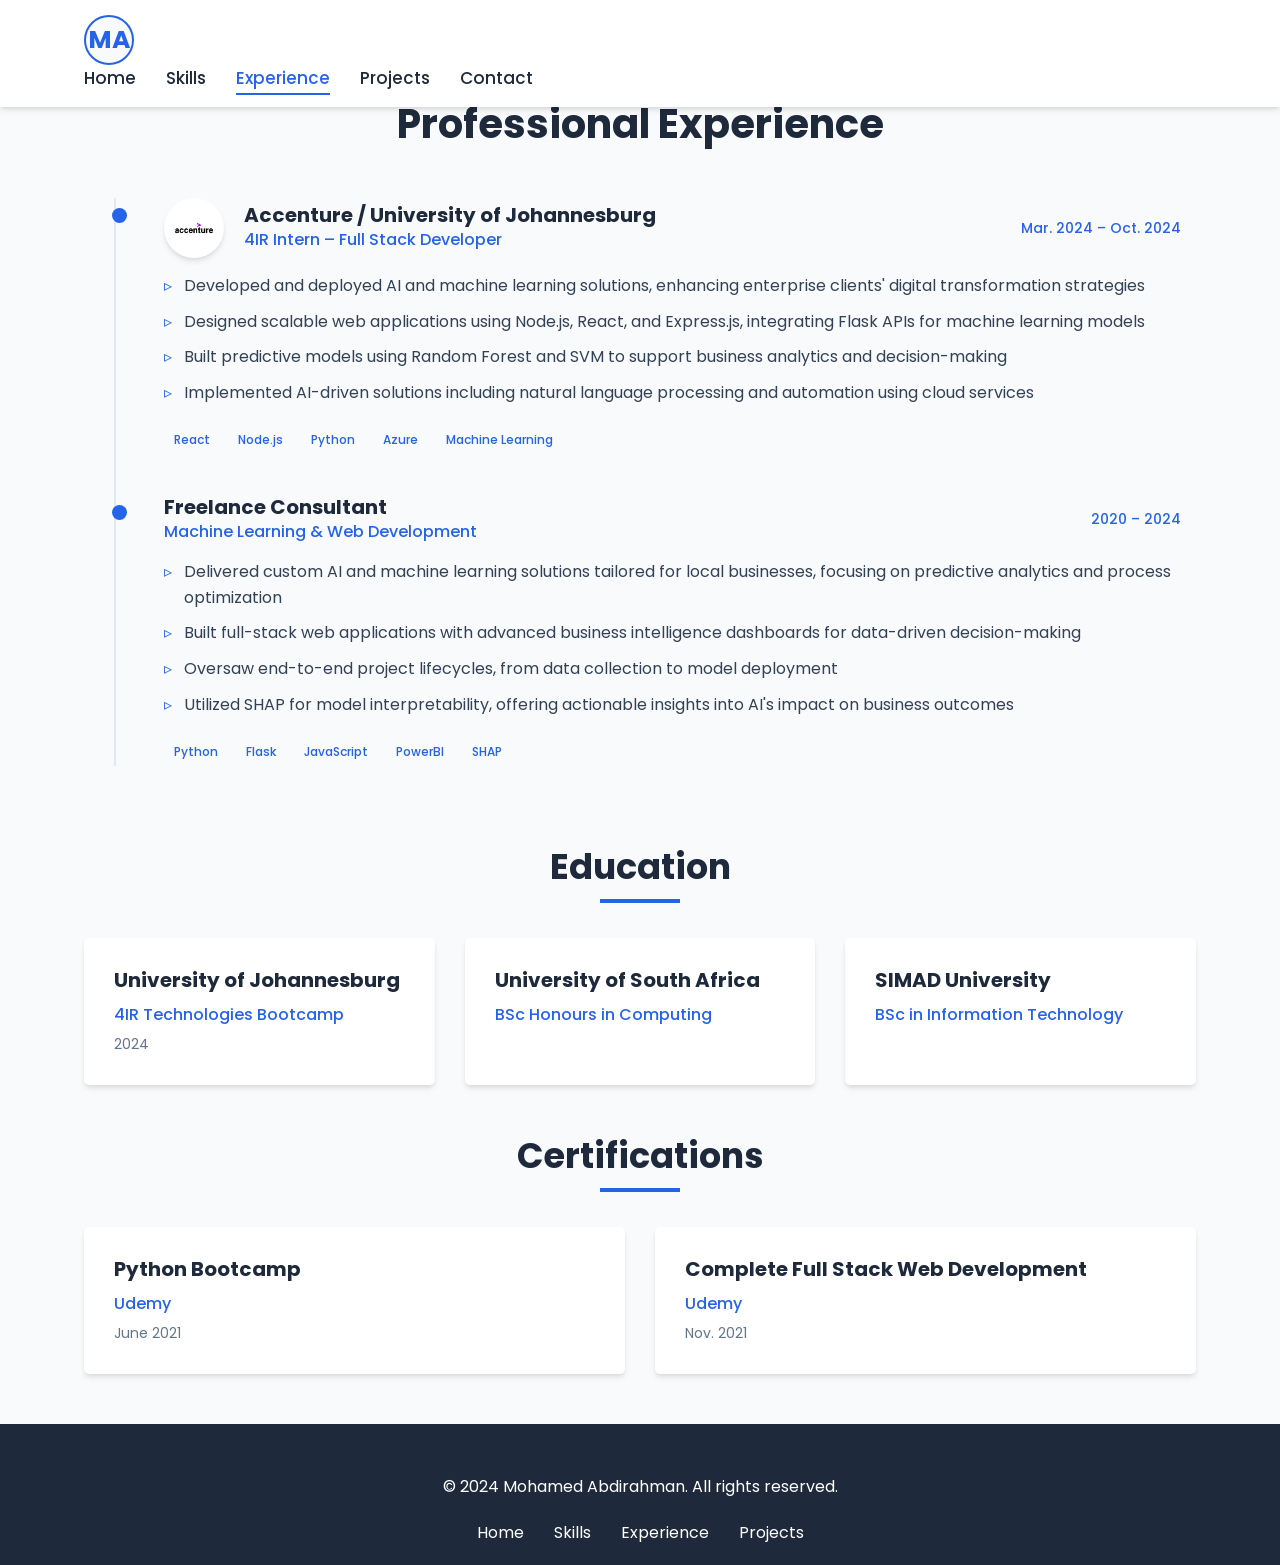
==== experience.html @ e220cff9 "Your commit message" ====
<!DOCTYPE html>
<html lang="en">
<head>
    <meta charset="UTF-8">
    <meta name="viewport" content="width=device-width, initial-scale=1.0">
    <title>My Experience | Mohamed Abdirahman</title>
    <link rel="stylesheet" href="https://cdnjs.cloudflare.com/ajax/libs/font-awesome/6.4.0/css/all.min.css">
    <link href="https://fonts.googleapis.com/css2?family=Poppins:wght@300;400;500;600;700&family=Roboto+Mono:wght@400;500&display=swap" rel="stylesheet">
    <link rel="stylesheet" href="style.css">
</head>
<body>
    <header class="header">
        <div class="container">
            <div class="logo">MA</div>
            <nav class="nav">
                <ul class="nav-links">
                    <li><a href="index.html">Home</a></li>
                    <li><a href="index.html#skills">Skills</a></li>
                    <li><a href="experience.html" class="active">Experience</a></li>
                    <li><a href="projects.html">Projects</a></li>
                    <li><a href="index.html#contact">Contact</a></li>
                </ul>
                <div class="hamburger">
                    <div class="bar"></div>
                    <div class="bar"></div>
                    <div class="bar"></div>
                </div>
            </nav>
        </div>
    </header>

    <section class="experience-section">
        <div class="container">
            <h1 class="page-title">Professional Experience</h1>
            
            <div class="timeline">
                <div class="timeline-item">
                    <div class="timeline-header">
                        <div class="timeline-company">
                            <img src="./images/Accenture.png" alt="Accenture" class="company-logo">
                            <div>
                                <h3>Accenture / University of Johannesburg</h3>
                                <p class="position">4IR Intern – Full Stack Developer</p>
                            </div>
                        </div>
                        <div class="timeline-date">Mar. 2024 – Oct. 2024</div>
                    </div>
                    <div class="timeline-content">
                        <ul>
                            <li>Developed and deployed AI and machine learning solutions, enhancing enterprise clients' digital transformation strategies</li>
                            <li>Designed scalable web applications using Node.js, React, and Express.js, integrating Flask APIs for machine learning models</li>
                            <li>Built predictive models using Random Forest and SVM to support business analytics and decision-making</li>
                            <li>Implemented AI-driven solutions including natural language processing and automation using cloud services</li>
                        </ul>
                        <div class="tech-used">
                            <span>React</span>
                            <span>Node.js</span>
                            <span>Python</span>
                            <span>Azure</span>
                            <span>Machine Learning</span>
                        </div>
                    </div>
                </div>

                <div class="timeline-item">
                    <div class="timeline-header">
                        <div class="timeline-company">
                            <div>
                                <h3>Freelance Consultant</h3>
                                <p class="position">Machine Learning & Web Development</p>
                            </div>
                        </div>
                        <div class="timeline-date">2020 – 2024</div>
                    </div>
                    <div class="timeline-content">
                        <ul>
                            <li>Delivered custom AI and machine learning solutions tailored for local businesses, focusing on predictive analytics and process optimization</li>
                            <li>Built full-stack web applications with advanced business intelligence dashboards for data-driven decision-making</li>
                            <li>Oversaw end-to-end project lifecycles, from data collection to model deployment</li>
                            <li>Utilized SHAP for model interpretability, offering actionable insights into AI's impact on business outcomes</li>
                        </ul>
                        <div class="tech-used">
                            <span>Python</span>
                            <span>Flask</span>
                            <span>JavaScript</span>
                            <span>PowerBI</span>
                            <span>SHAP</span>
                        </div>
                    </div>
                </div>
            </div>

            <div class="education-section">
                <h2 class="section-title">Education</h2>
                <div class="education-grid">
                    <div class="education-card">
                        <h3>University of Johannesburg</h3>
                        <p class="degree">4IR Technologies Bootcamp</p>
                        <p class="date">2024</p>
                    </div>
                    <div class="education-card">
                        <h3>University of South Africa</h3>
                        <p class="degree">BSc Honours in Computing</p>
                    </div>
                    <div class="education-card">
                        <h3>SIMAD University</h3>
                        <p class="degree">BSc in Information Technology</p>
                    </div>
                </div>
            </div>

            <div class="certifications-section">
                <h2 class="section-title">Certifications</h2>
                <div class="certifications-grid">
                    <div class="certification-card">
                        <h3>Python Bootcamp</h3>
                        <p class="institution">Udemy</p>
                        <p class="date">June 2021</p>
                    </div>
                    <div class="certification-card">
                        <h3>Complete Full Stack Web Development</h3>
                        <p class="institution">Udemy</p>
                        <p class="date">Nov. 2021</p>
                    </div>
                </div>
            </div>
        </div>
    </section>

    <footer class="footer">
        <div class="container">
            <p>&copy; 2024 Mohamed Abdirahman. All rights reserved.</p>
            <div class="footer-links">
                <a href="index.html">Home</a>
                <a href="index.html#skills">Skills</a>
                <a href="experience.html">Experience</a>
                <a href="projects.html">Projects</a>
            </div>
        </div>
    </footer>

    <script src="script.js"></script>
</body>
</html>
---- style.css ----
/* ===== BASE STYLES ===== */
:root {
    --primary: #2563eb;
    --primary-dark: #1d4ed8;
    --secondary: #1e293b;
    --accent: #e11d48;
    --light: #f8fafc;
    --dark: #0f172a;
    --text: #334155;
    --text-light: #64748b;
    --white: #ffffff;
    --gray: #e2e8f0;
    --shadow: 0 4px 6px -1px rgba(0, 0, 0, 0.1), 0 2px 4px -1px rgba(0, 0, 0, 0.06);
    --transition: all 0.3s ease;
}

* {
    margin: 0;
    padding: 0;
    box-sizing: border-box;
}

html {
    scroll-behavior: smooth;
    font-size: 62.5%;
}

body {
    font-family: 'Poppins', sans-serif;
    line-height: 1.6;
    color: var(--text);
    background-color: var(--light);
    font-size: 1.6rem;
}

h1, h2, h3, h4 {
    line-height: 1.2;
    color: var(--secondary);
}

a {
    text-decoration: none;
    color: var(--primary);
    transition: var(--transition);
}

img {
    max-width: 100%;
    height: auto;
    display: block;
}

ul {
    list-style: none;
}

.container {
    width: 90%;
    max-width: 1200px;
    margin: 0 auto;
    padding: 0 2rem;
}

.btn {
    display: inline-flex;
    align-items: center;
    justify-content: center;
    padding: 1rem 2rem;
    border-radius: 0.5rem;
    font-weight: 500;
    transition: var(--transition);
    font-size: 1.6rem;
    gap: 0.8rem;
}

.btn-primary {
    background: var(--primary);
    color: var(--white);
    border: 2px solid var(--primary);
}

.btn-primary:hover {
    background: var(--primary-dark);
    transform: translateY(-2px);
    box-shadow: var(--shadow);
}

.btn-secondary {
    background: transparent;
    color: var(--primary);
    border: 2px solid var(--primary);
}

.btn-secondary:hover {
    background: var(--primary);
    color: var(--white);
    transform: translateY(-2px);
    box-shadow: var(--shadow);
}

.btn-resume {
    background: var(--secondary);
    color: var(--white);
    border: 2px solid var(--secondary);
    margin-top: 1.5rem;
}

.btn-resume:hover {
    background: var(--dark);
    transform: translateY(-2px);
    box-shadow: var(--shadow);
}

.section-title {
    text-align: center;
    margin-bottom: 5rem;
    font-size: 3.5rem;
    color: var(--secondary);
    position: relative;
}

.section-title::after {
    content: '';
    position: absolute;
    bottom: -1.5rem;
    left: 50%;
    transform: translateX(-50%);
    width: 80px;
    height: 4px;
    background: var(--primary);
}

.page-title {
    font-size: 4rem;
    margin-bottom: 5rem;
    color: var(--secondary);
    text-align: center;
}

/* ===== HEADER & NAVIGATION ===== */
.header {
    background-color: var(--white);
    box-shadow: var(--shadow);
    position: fixed;
    width: 100%;
    top: 0;
    z-index: 1000;
    padding: 1.5rem 0;
}

.logo {
    font-size: 2.5rem;
    font-weight: 700;
    color: var(--primary);
    background: var(--light);
    width: 50px;
    height: 50px;
    display: flex;
    align-items: center;
    justify-content: center;
    border-radius: 50%;
    border: 2px solid var(--primary);
}

.nav {
    display: flex;
    justify-content: space-between;
    align-items: center;
}

.nav-links {
    display: flex;
    gap: 3rem;
}

.nav-links a {
    color: var(--secondary);
    font-weight: 500;
    font-size: 1.7rem;
    position: relative;
    padding: 0.5rem 0;
}

.nav-links a::before {
    content: '';
    position: absolute;
    bottom: 0;
    left: 0;
    width: 0;
    height: 2px;
    background: var(--primary);
    transition: var(--transition);
}

.nav-links a:hover::before,
.nav-links a.active::before {
    width: 100%;
}

.nav-links a:hover,
.nav-links a.active {
    color: var(--primary);
}

.hamburger {
    display: none;
    cursor: pointer;
    flex-direction: column;
    gap: 0.5rem;
}

.bar {
    width: 25px;
    height: 3px;
    background: var(--secondary);
    transition: var(--transition);
}

/* ===== HERO SECTION ===== */
.hero {
    min-height: 100vh;
    display: flex;
    align-items: center;
    padding: 10rem 0 5rem;
    background: linear-gradient(135deg, rgba(37, 99, 235, 0.1), rgba(30, 41, 59, 0.1));
}

.hero-content {
    display: grid;
    grid-template-columns: 1fr 1fr;
    gap: 5rem;
    align-items: center;
}

.hero-text {
    display: flex;
    flex-direction: column;
    gap: 2rem;
}

.title {
    font-size: 5rem;
    color: var(--secondary);
    line-height: 1.1;
}

.subtitle {
    font-size: 2.5rem;
    color: var(--primary);
    font-weight: 500;
}

.description {
    font-size: 1.8rem;
    color: var(--text);
    max-width: 600px;
}

.cta-buttons {
    display: flex;
    gap: 2rem;
    margin-top: 2rem;
}

.profile-img {
    width: 350px;
    height: 350px;
    border-radius: 50%;
    object-fit: cover;
    border: 5px solid var(--white);
    box-shadow: var(--shadow);
    margin: 0 auto;
}

/* ===== SKILLS SECTION ===== */
.skills-section {
    padding: 8rem 0;
    background: var(--white);
}

.skills-grid {
    display: grid;
    grid-template-columns: repeat(auto-fit, minmax(250px, 1fr));
    gap: 3rem;
}

.skill-category {
    background: var(--light);
    padding: 3rem;
    border-radius: 0.5rem;
    box-shadow: var(--shadow);
    transition: var(--transition);
}

.skill-category:hover {
    transform: translateY(-5px);
    box-shadow: 0 10px 15px -3px rgba(0, 0, 0, 0.1);
}

.skill-category h3 {
    font-size: 2rem;
    margin-bottom: 2rem;
    color: var(--primary);
    display: flex;
    align-items: center;
    gap: 1rem;
}

.skill-category ul {
    display: flex;
    flex-direction: column;
    gap: 1rem;
}

.skill-category li {
    font-size: 1.6rem;
    color: var(--text);
    position: relative;
    padding-left: 2rem;
}

.skill-category li::before {
    content: '▹';
    position: absolute;
    left: 0;
    color: var(--primary);
}

/* ===== CONTACT SECTION ===== */
.contact-section {
    padding: 8rem 0;
    background: linear-gradient(135deg, rgba(37, 99, 235, 0.1), rgba(30, 41, 59, 0.1));
}

.contact-content {
    display: grid;
    grid-template-columns: 1fr 1fr;
    gap: 5rem;
}

.contact-info {
    display: flex;
    flex-direction: column;
    gap: 2rem;
}

.contact-info h3 {
    font-size: 2.5rem;
    color: var(--secondary);
}

.contact-info p {
    font-size: 1.6rem;
    color: var(--text);
}

.contact-details {
    display: flex;
    flex-direction: column;
    gap: 1.5rem;
    margin-top: 2rem;
}

.contact-details p {
    display: flex;
    align-items: center;
    gap: 1rem;
    font-size: 1.6rem;
}

.social-links {
    display: flex;
    gap: 1.5rem;
    margin-top: 2rem;
}

.social-links a {
    width: 45px;
    height: 45px;
    border-radius: 50%;
    background: var(--primary);
    color: var(--white);
    display: flex;
    align-items: center;
    justify-content: center;
    font-size: 1.8rem;
    transition: var(--transition);
}

.social-links a:hover {
    background: var(--secondary);
    transform: translateY(-3px);
}

.contact-form {
    display: flex;
    flex-direction: column;
    gap: 2rem;
}

.form-group {
    display: flex;
    flex-direction: column;
    gap: 0.5rem;
}

.form-group input,
.form-group textarea {
    width: 100%;
    padding: 1.5rem;
    border: 1px solid var(--gray);
    border-radius: 0.5rem;
    font-size: 1.6rem;
    transition: var(--transition);
}

.form-group input:focus,
.form-group textarea:focus {
    border-color: var(--primary);
    outline: none;
    box-shadow: 0 0 0 3px rgba(37, 99, 235, 0.2);
}

.form-group textarea {
    min-height: 150px;
    resize: vertical;
}

/* ===== PROJECTS PAGE ===== */
.projects-section {
    padding: 10rem 0 5rem;
}

.project-grid {
    display: grid;
    grid-template-columns: 1fr;
    gap: 4rem;
}

.project-card {
    background: var(--white);
    border-radius: 0.5rem;
    overflow: hidden;
    box-shadow: var(--shadow);
    transition: var(--transition);
    display: grid;
    grid-template-columns: 1fr 1fr;
}

.project-card:hover {
    transform: translateY(-5px);
    box-shadow: 0 10px 15px -3px rgba(0, 0, 0, 0.1);
}

.project-image {
    height: 100%;
}

.project-image img {
    width: 100%;
    height: 100%;
    object-fit: cover;
}

.project-content {
    padding: 3rem;
    display: flex;
    flex-direction: column;
    gap: 1.5rem;
}

.project-tech {
    display: flex;
    flex-wrap: wrap;
    gap: 0.8rem;
    margin-bottom: 1rem;
}

.project-tech span {
    background: var(--light);
    color: var(--primary);
    padding: 0.5rem 1rem;
    border-radius: 2rem;
    font-size: 1.2rem;
    font-weight: 500;
}

.project-description {
    font-size: 1.6rem;
    color: var(--text);
    line-height: 1.6;
}

.project-features {
    display: flex;
    flex-direction: column;
    gap: 0.8rem;
    margin: 1.5rem 0;
}

.project-features li {
    font-size: 1.4rem;
    color: var(--text);
    position: relative;
    padding-left: 2rem;
}

.project-features li::before {
    content: '▹';
    position: absolute;
    left: 0;
    color: var(--primary);
}

.project-links {
    display: flex;
    gap: 1.5rem;
    margin-top: auto;
}

/* ===== EXPERIENCE PAGE ===== */
.experience-section {
    padding: 10rem 0 5rem;
}

.timeline {
    display: flex;
    flex-direction: column;
    gap: 4rem;
    position: relative;
    margin-bottom: 8rem;
}

.timeline::before {
    content: '';
    position: absolute;
    left: 3rem;
    top: 0;
    bottom: 0;
    width: 2px;
    background: var(--gray);
}

.timeline-item {
    position: relative;
    padding-left: 8rem;
}

.timeline-item::before {
    content: '';
    position: absolute;
    left: 2.8rem;
    top: 1rem;
    width: 1.5rem;
    height: 1.5rem;
    border-radius: 50%;
    background: var(--primary);
    z-index: 1;
}

.timeline-header {
    display: flex;
    justify-content: space-between;
    align-items: center;
    margin-bottom: 1.5rem;
}

.timeline-company {
    display: flex;
    align-items: center;
    gap: 2rem;
}

.company-logo {
    width: 60px;
    height: 60px;
    object-fit: contain;
    border-radius: 50%;
    background: var(--white);
    padding: 0.5rem;
    box-shadow: var(--shadow);
}

.timeline-company h3 {
    font-size: 2rem;
    color: var(--secondary);
}

.position {
    font-size: 1.6rem;
    color: var(--primary);
    font-weight: 500;
}

.timeline-date {
    background: var(--light);
    padding: 0.5rem 1.5rem;
    border-radius: 2rem;
    font-size: 1.4rem;
    font-weight: 500;
    color: var(--primary);
}

.timeline-content ul {
    display: flex;
    flex-direction: column;
    gap: 1rem;
    margin-bottom: 2rem;
}

.timeline-content li {
    font-size: 1.6rem;
    color: var(--text);
    position: relative;
    padding-left: 2rem;
}

.timeline-content li::before {
    content: '▹';
    position: absolute;
    left: 0;
    color: var(--primary);
}

.tech-used {
    display: flex;
    flex-wrap: wrap;
    gap: 0.8rem;
}

.tech-used span {
    background: var(--light);
    color: var(--primary);
    padding: 0.5rem 1rem;
    border-radius: 2rem;
    font-size: 1.2rem;
    font-weight: 500;
}

.education-section {
    margin-top: 8rem;
}

.education-grid {
    display: grid;
    grid-template-columns: repeat(auto-fit, minmax(300px, 1fr));
    gap: 3rem;
}

.education-card {
    background: var(--white);
    padding: 3rem;
    border-radius: 0.5rem;
    box-shadow: var(--shadow);
    transition: var(--transition);
}

.education-card:hover {
    transform: translateY(-5px);
    box-shadow: 0 10px 15px -3px rgba(0, 0, 0, 0.1);
}

.education-card h3 {
    font-size: 2rem;
    margin-bottom: 1rem;
    color: var(--secondary);
}

.degree {
    font-size: 1.6rem;
    color: var(--primary);
    font-weight: 500;
    margin-bottom: 0.5rem;
}

.date {
    font-size: 1.4rem;
    color: var(--text-light);
}

.certifications-section {
    margin-top: 5rem;
}

.certifications-grid {
    display: grid;
    grid-template-columns: repeat(auto-fit, minmax(300px, 1fr));
    gap: 3rem;
}

.certification-card {
    background: var(--white);
    padding: 3rem;
    border-radius: 0.5rem;
    box-shadow: var(--shadow);
    transition: var(--transition);
}

.certification-card:hover {
    transform: translateY(-5px);
    box-shadow: 0 10px 15px -3px rgba(0, 0, 0, 0.1);
}

.certification-card h3 {
    font-size: 2rem;
    margin-bottom: 1rem;
    color: var(--secondary);
}

.institution {
    font-size: 1.6rem;
    color: var(--primary);
    font-weight: 500;
    margin-bottom: 0.5rem;
}

/* ===== FOOTER ===== */
.footer {
    background: var(--secondary);
    color: var(--white);
    padding: 5rem 0 2rem;
}

.footer p {
    text-align: center;
    font-size: 1.6rem;
    margin-bottom: 2rem;
}

.footer-links {
    display: flex;
    justify-content: center;
    gap: 3rem;
}

.footer-links a {
    color: var(--white);
    font-size: 1.6rem;
    transition: var(--transition);
}

.footer-links a:hover {
    color: var(--primary);
}

/* ===== RESPONSIVE DESIGN ===== */
@media (max-width: 992px) {
    html {
        font-size: 58%;
    }

    .hero-content {
        grid-template-columns: 1fr;
        gap: 3rem;
    }

    .profile-img {
        width: 300px;
        height: 300px;
        margin: 0 auto;
    }

    .contact-content {
        grid-template-columns: 1fr;
    }

    .project-card {
        grid-template-columns: 1fr;
    }

    .project-image {
        height: 300px;
    }
}

@media (max-width: 768px) {
    .nav-links {
        position: fixed;
        top: 80px;
        left: -100%;
        width: 100%;
        height: calc(100vh - 80px);
        background: var(--white);
        flex-direction: column;
        align-items: center;
        justify-content: center;
        gap: 3rem;
        transition: var(--transition);
        box-shadow: var(--shadow);
    }

    .nav-links.active {
        left: 0;
    }

    .hamburger {
        display: flex;
    }

    .hamburger.active .bar:nth-child(1) {
        transform: translateY(8px) rotate(45deg);
    }

    .hamburger.active .bar:nth-child(2) {
        opacity: 0;
    }

    .hamburger.active .bar:nth-child(3) {
        transform: translateY(-8px) rotate(-45deg);
    }

    .title {
        font-size: 4rem;
    }

    .subtitle {
        font-size: 2rem;
    }

    .cta-buttons {
        flex-direction: column;
    }
}

@media (max-width: 576px) {
    html {
        font-size: 55%;
    }

    .title {
        font-size: 3.5rem;
    }

    .profile-img {
        width: 250px;
        height: 250px;
    }

    .section-title {
        font-size: 3rem;
    }

    .timeline::before {
        left: 1.5rem;
    }

    .timeline-item {
        padding-left: 5rem;
    }

    .timeline-item::before {
        left: 1.3rem;
    }

    .timeline-header {
        flex-direction: column;
        align-items: flex-start;
        gap: 1rem;
    }

    .timeline-company {
        flex-direction: column;
        align-items: flex-start;
        gap: 1rem;
    }
}
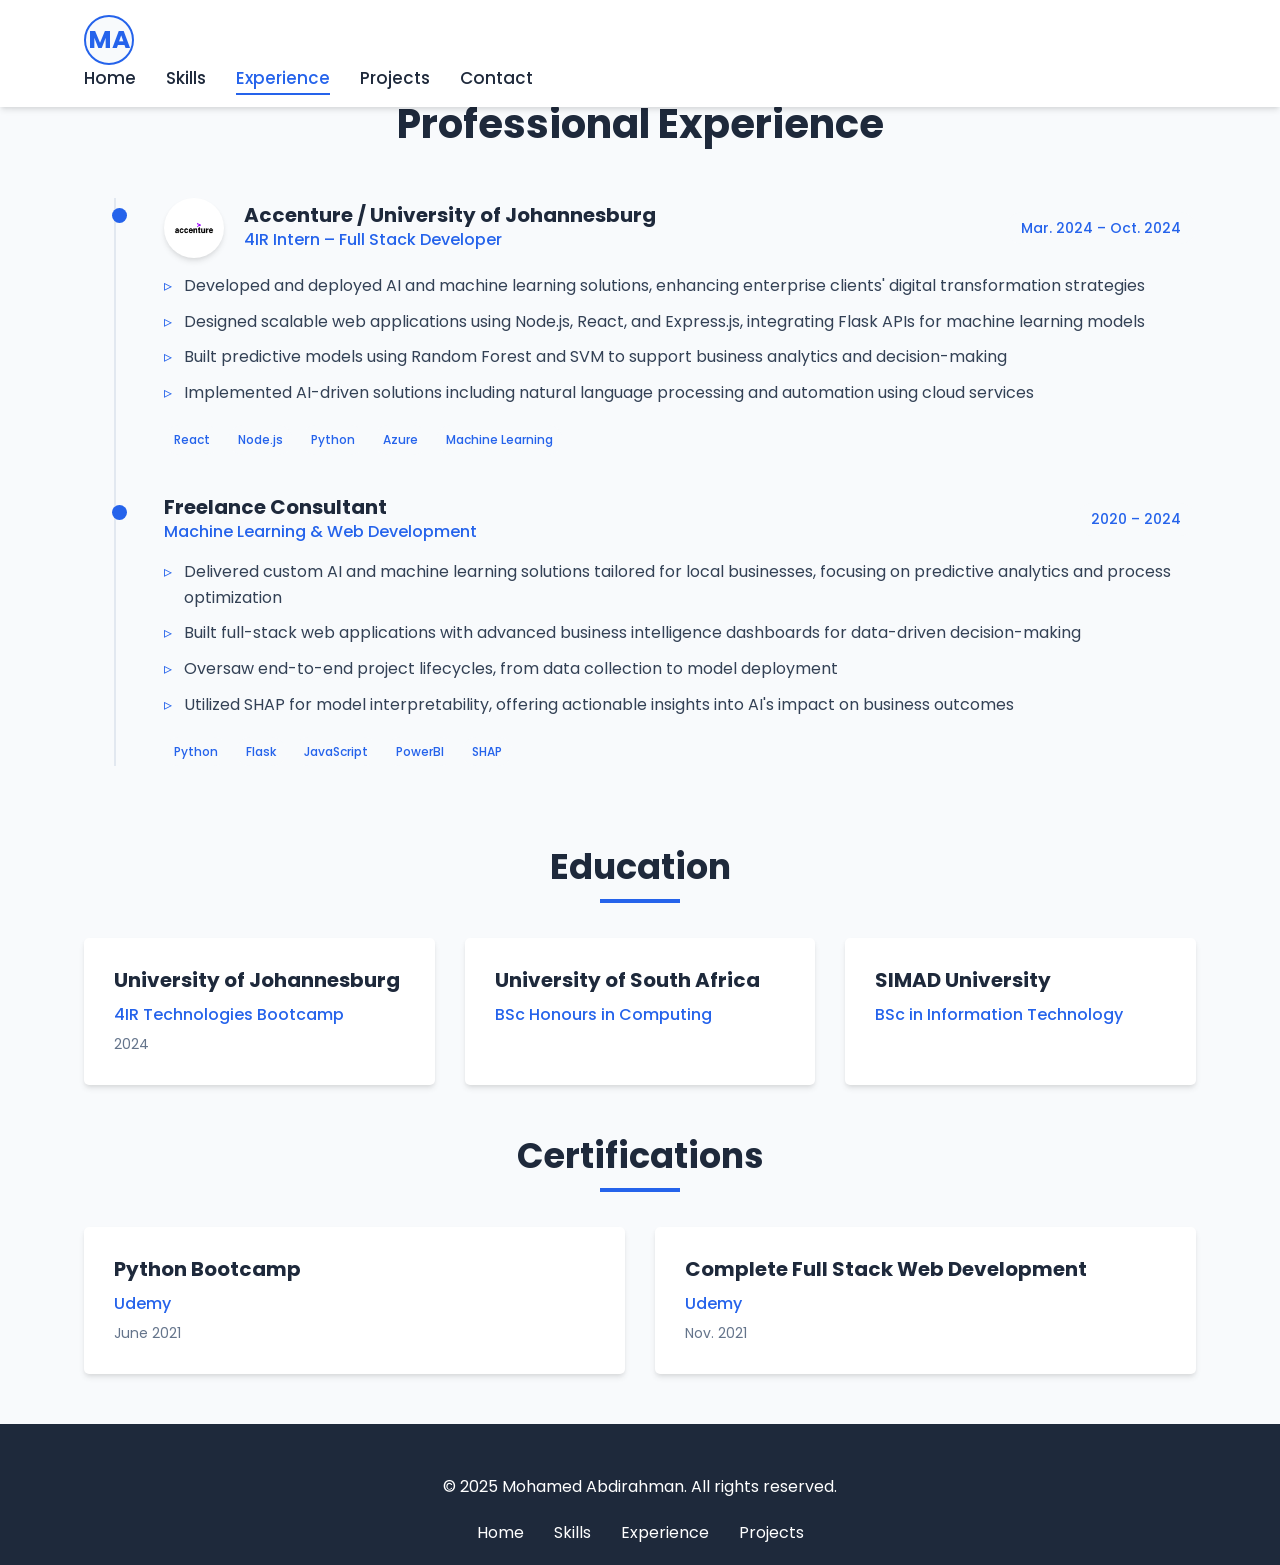
==== commit 4fb4defa: "Your commit message" ====
--- a/experience.html
+++ b/experience.html
@@ -129,7 +129,7 @@
 
     <footer class="footer">
         <div class="container">
-            <p>&copy; 2024 Mohamed Abdirahman. All rights reserved.</p>
+            <p>&copy; 2025 Mohamed Abdirahman. All rights reserved.</p>
             <div class="footer-links">
                 <a href="index.html">Home</a>
                 <a href="index.html#skills">Skills</a>
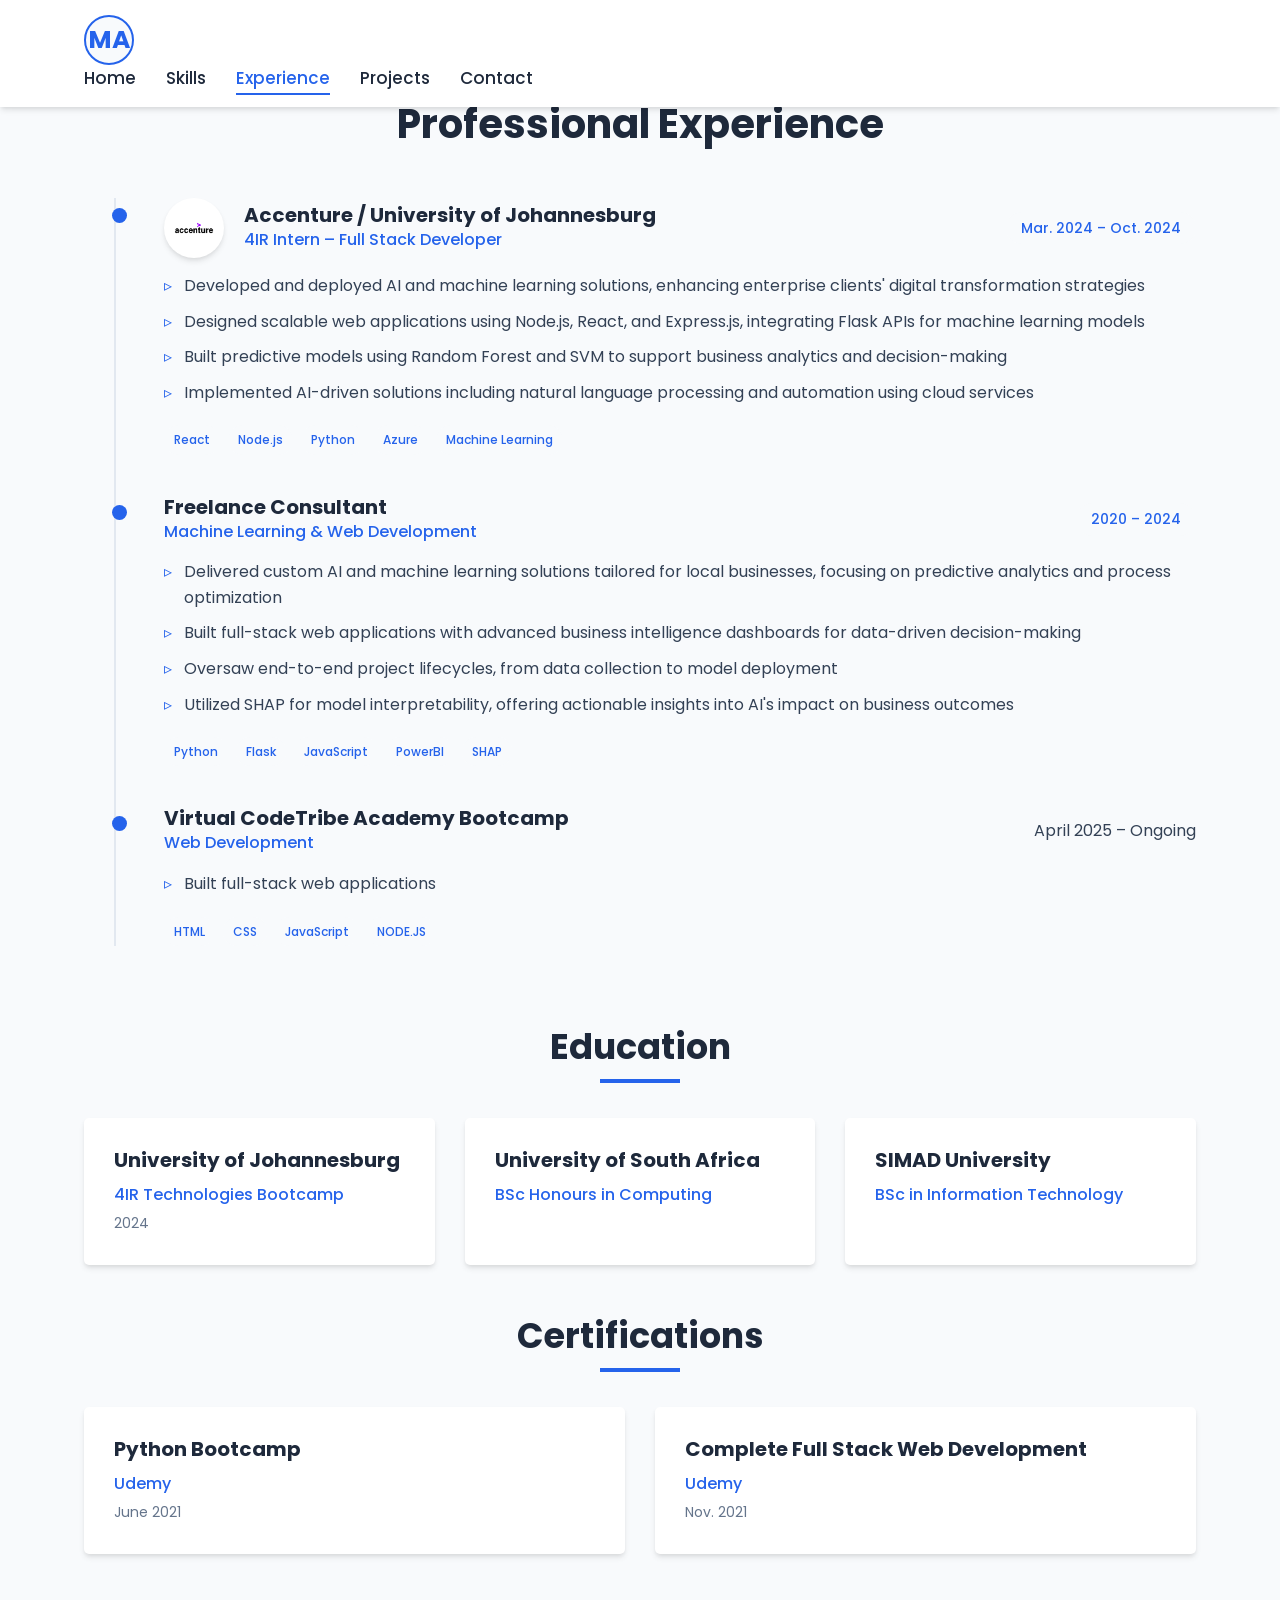
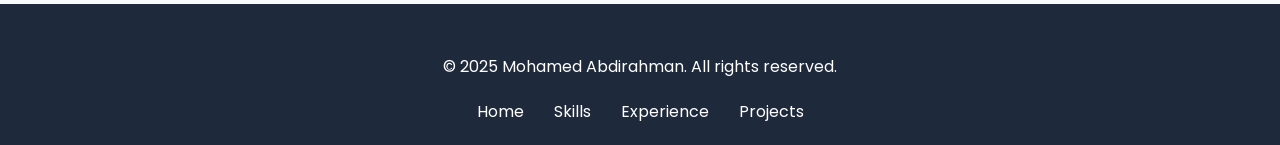
==== commit 553f52b0: "initial commit" ====
--- a/experience.html
+++ b/experience.html
@@ -88,6 +88,30 @@
                         </div>
                     </div>
                 </div>
+                <div class="timeline-item">
+                    <div class="timeline-header">
+                        <div class="timeline-company">
+                            <div>
+                                <h3>Virtual CodeTribe Academy Bootcamp</h3>
+                                <p class="position">Web Development</p>
+                            </div>
+                        </div>
+                        <p class="duration">April 2025 – Ongoing</p>
+                    </div>
+                    <div class="timeline-content">
+                        <ul>
+                            
+                            <li>Built full-stack web applications  </li>
+                        </ul>
+                        <div class="tech-used">
+                            <span>HTML</span>
+                            <span>CSS</span>
+                            <span>JavaScript</span>
+                            <span>NODE.JS</span>
+                           
+                        </div>
+                    </div>
+                </div>
             </div>
 
             <div class="education-section">
